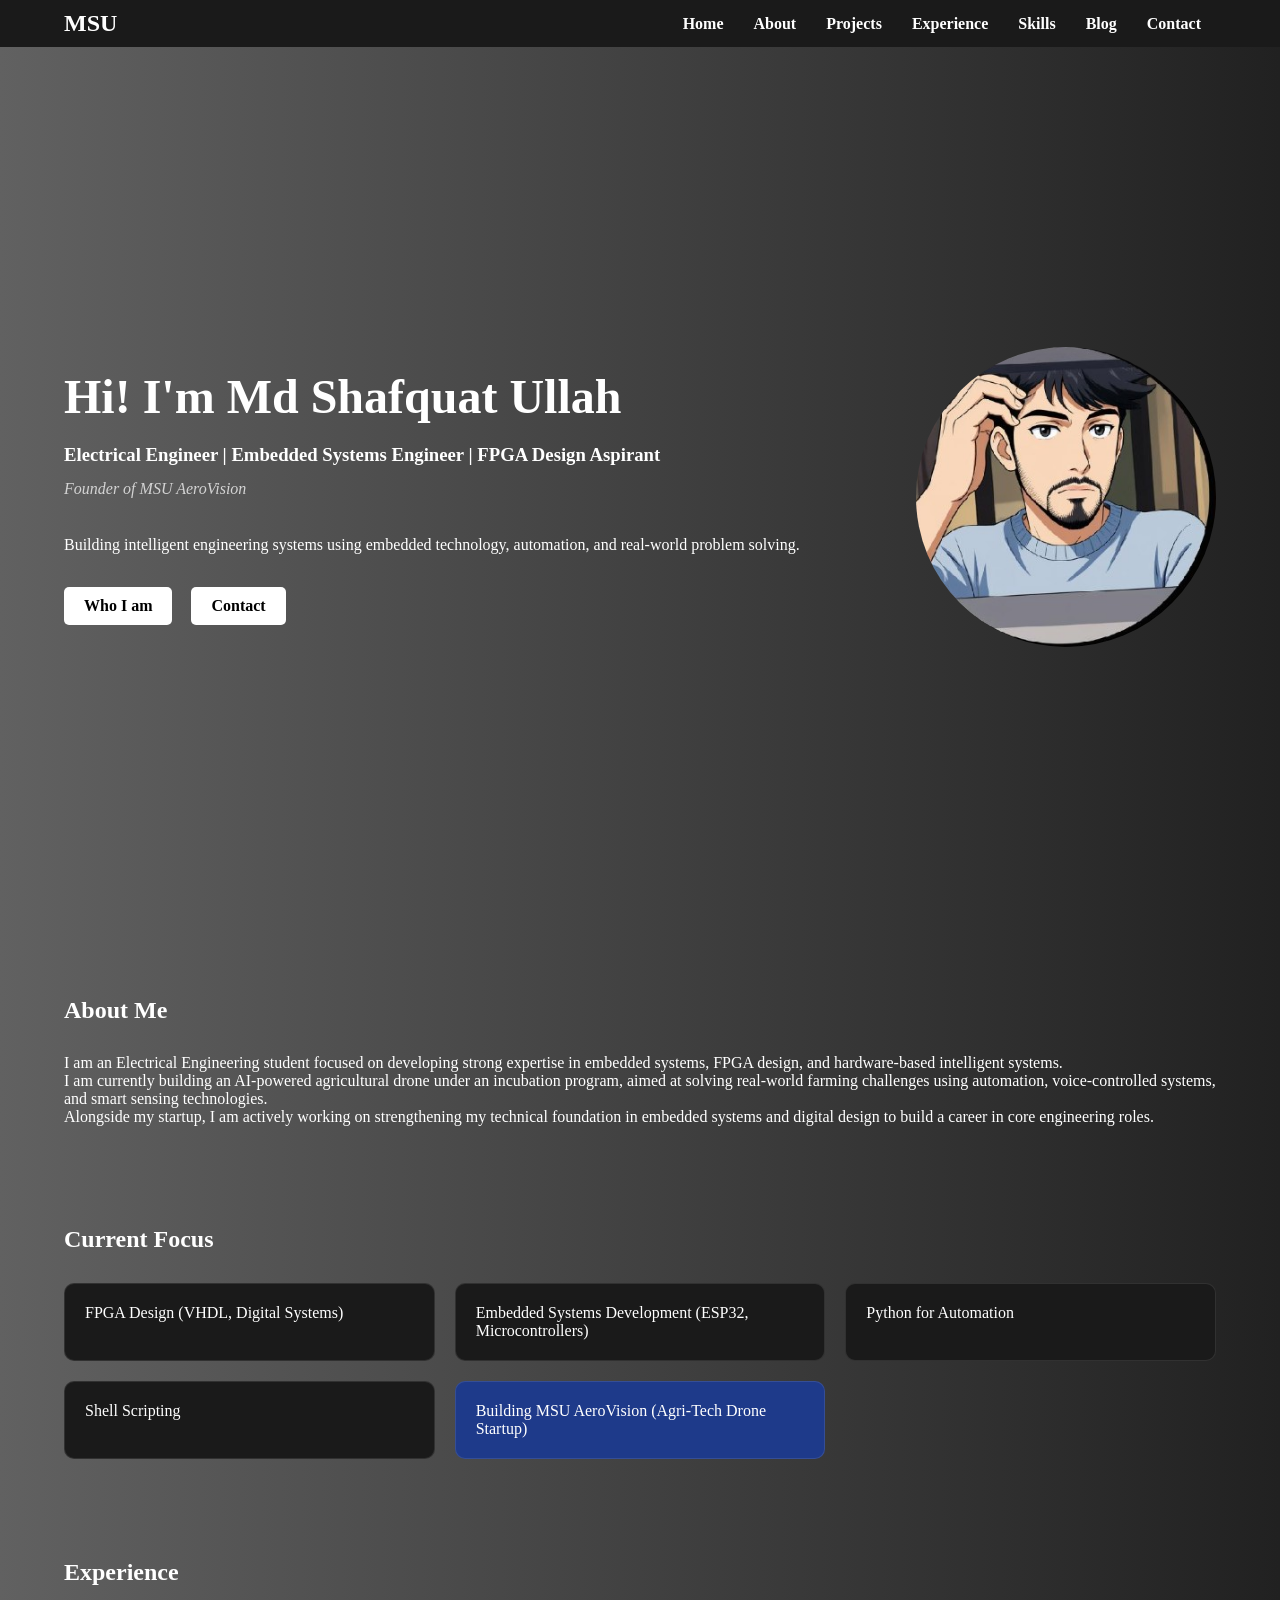
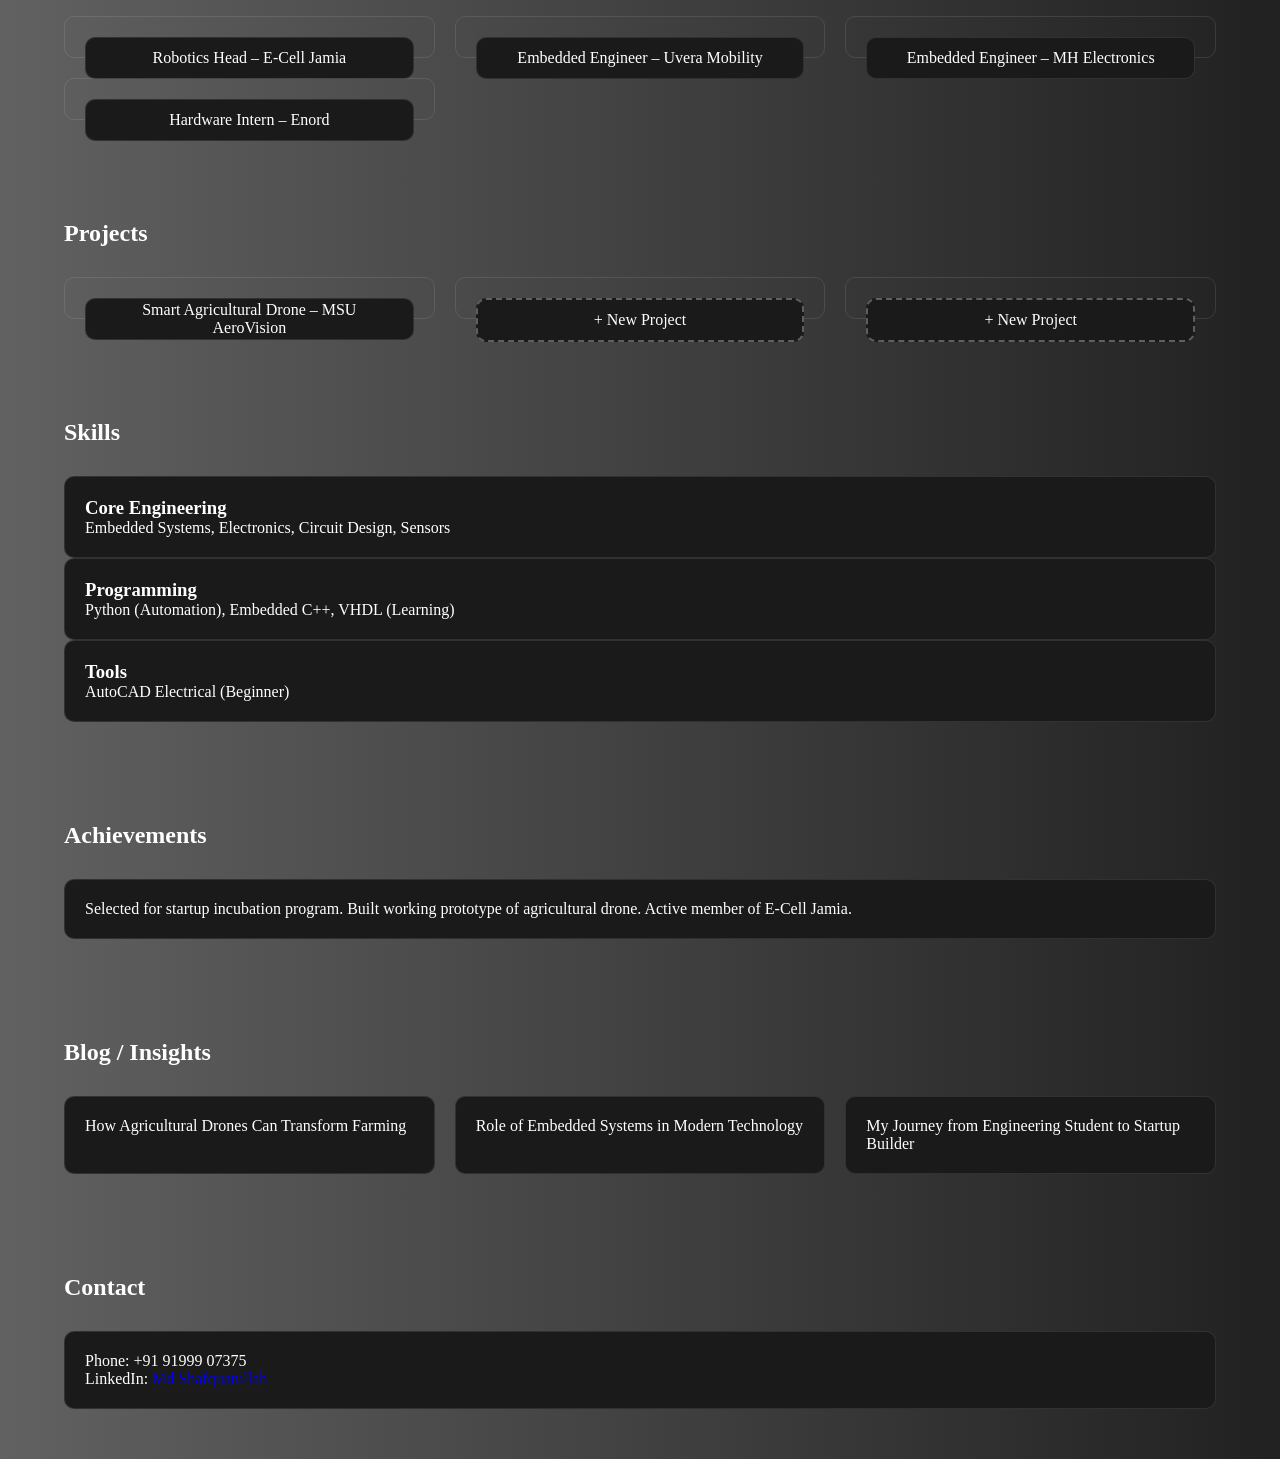
==== index.html @ ad8a1641 "Adding all portfolio files" ====
<!DOCTYPE html>
<html lang="en">
<head>
    <meta charset="UTF-8">
    <meta name="viewport" content="width=device-width, initial-scale=1.0">
    <title>Md Shafquat Ullah - Portfolio</title>
    <link rel="stylesheet" href="style.css">
</head>
<body>

    <header>
        <nav>
            <div class="logo">MSU</div>
            <ul>
                <li><a href="#hero">Home</a></li>
                <li><a href="#about">About</a></li>
                <li><a href="#projects">Projects</a></li>
                <li><a href="#experience">Experience</a></li>
                <li><a href="#skills">Skills</a></li>
                <li><a href="#blog">Blog</a></li>
                <li><a href="#contact">Contact</a></li>
            </ul>
        </nav>
    </header>

    <section id="hero" class="hero">
        <div class="hero-content">
            <div class="hero-left">
                <h1>Hi! I'm Md Shafquat Ullah</h1>
                <h3>Electrical Engineer | Embedded Systems Engineer | FPGA Design Aspirant</h3>
                <p class="tagline">Founder of MSU AeroVision</p>
                <p>Building intelligent engineering systems using embedded technology, automation, and real-world problem solving.</p>
                <div class="hero-buttons">
                    <a href="#about" class="btn">Who I am</a>
                    <a href="#contact" class="btn">Contact</a>
                </div>
            </div>
            
                <div class="avatar-container">
                    <img src="image/shaf.anime-removebg-preview.png" alt="Original Avatar" class="hero-avatar main-avatar active">
                    <img src="image/gemini-2.5-flash-image_Add_a_cybernetic_samurai_helmet_and_red_glowing_mask_to_this_character_set_again-0.jpg" alt="Samurai Avatar" class="hero-avatar samurai-avatar">
                </div>
        </div>
    </section>

    <section id="about" class="about">
        <div class="container">
            <h2>About Me</h2>
            <div class="about-grid">
                <p>I am an Electrical Engineering student focused on developing strong expertise in embedded systems, FPGA design, and hardware-based intelligent systems.</p>
                <p>I am currently building an AI-powered agricultural drone under an incubation program, aimed at solving real-world farming challenges using automation, voice-controlled systems, and smart sensing technologies.</p>
                <p>Alongside my startup, I am actively working on strengthening my technical foundation in embedded systems and digital design to build a career in core engineering roles.</p>
            </div>
        </div>
    </section>

    <section id="focus" class="focus">
        <div class="container">
            <h2>Current Focus</h2>
            <div class="card-grid">
                <div class="card">FPGA Design (VHDL, Digital Systems)</div>
                <div class="card">Embedded Systems Development (ESP32, Microcontrollers)</div>
                <div class="card">Python for Automation</div>
                <div class="card">Shell Scripting</div>
                <div class="card highlight">Building MSU AeroVision (Agri-Tech Drone Startup)</div>
            </div>
        </div>
    </section>

    <section id="experience" class="experience">
        <div class="container">
            <h2>Experience</h2>
            <div class="card-grid flip-grid">
                <div class="card flip-card">
                    <div class="flip-card-inner">
                        <div class="flip-card-front">Robotics Head – E-Cell Jamia</div>
                        <div class="flip-card-back">
                            Led robotics initiatives focused on building engineering prototypes.<br>
                            Mentored students in embedded systems and hardware projects.<br>
                            Managed execution of tech-based startup ideas.
                        </div>
                    </div>
                </div>
                <div class="card flip-card">
                    <div class="flip-card-inner">
                        <div class="flip-card-front">Embedded Engineer – Uvera Mobility</div>
                        <div class="flip-card-back">
                            Worked on embedded systems for mobility solutions.<br>
                            Programmed microcontrollers and integrated sensors.<br>
                            Debugged hardware-software interaction issues.
                        </div>
                    </div>
                </div>
                <div class="card flip-card">
                    <div class="flip-card-inner">
                        <div class="flip-card-front">Embedded Engineer – MH Electronics</div>
                        <div class="flip-card-back">
                            Designed and tested embedded circuits.<br>
                            Worked on sensor interfacing and automation systems.<br>
                            Improved system reliability through debugging.
                        </div>
                    </div>
                </div>
                <div class="card flip-card">
                    <div class="flip-card-inner">
                        <div class="flip-card-front">Hardware Intern – Enord</div>
                        <div class="flip-card-back">
                            Worked on electronics prototyping and circuit testing.<br>
                            Assisted in hardware implementation and development.<br>
                            Gained exposure to real-world engineering workflows.
                        </div>
                    </div>
                </div>
            </div>
        </div>
    </section>

    <section id="projects" class="projects">
        <div class="container">
            <h2>Projects</h2>
            <div class="card-grid flip-grid">
                <div class="card flip-card">
                    <div class="flip-card-inner">
                        <div class="flip-card-front">Smart Agricultural Drone – MSU AeroVision</div>
                        <div class="flip-card-back">
                            <strong>Features:</strong> Voice-controlled, Field scanning, Obstacle detection.<br>
                            <strong>Role:</strong> Founder & System Designer<br>
                            <strong>Tech:</strong> Embedded Systems, Sensors
                        </div>
                    </div>
                </div>
                <div class="card flip-card empty-project-card">
                    <div class="flip-card-inner">
                        <div class="flip-card-front">+ New Project</div>
                        <div class="flip-card-back">Coming Soon</div>
                    </div>
                </div>
                <div class="card flip-card empty-project-card">
                    <div class="flip-card-inner">
                        <div class="flip-card-front">+ New Project</div>
                        <div class="flip-card-back">Coming Soon</div>
                    </div>
                </div>
            </div>
        </div>
    </section>

    <section id="skills" class="skills">
        <div class="container">
            <h2>Skills</h2>
            <div class="skills-flex">
                <div class="skill-category card">
                    <h3>Core Engineering</h3>
                    <p>Embedded Systems, Electronics, Circuit Design, Sensors</p>
                </div>
                <div class="skill-category card">
                    <h3>Programming</h3>
                    <p>Python (Automation), Embedded C++, VHDL (Learning)</p>
                </div>
                <div class="skill-category card">
                    <h3>Tools</h3>
                    <p>AutoCAD Electrical (Beginner)</p>
                </div>
            </div>
        </div>
    </section>

    <section id="achievements" class="achievements">
        <div class="container">
            <h2>Achievements</h2>
            <div class="card">Selected for startup incubation program. Built working prototype of agricultural drone. Active member of E-Cell Jamia.</div>
        </div>
    </section>

    <section id="blog" class="blog">
        <div class="container">
            <h2>Blog / Insights</h2>
            <div class="card-grid blog-grid">
                <div class="card blog-card">How Agricultural Drones Can Transform Farming</div>
                <div class="card blog-card">Role of Embedded Systems in Modern Technology</div>
                <div class="card blog-card">My Journey from Engineering Student to Startup Builder</div>
            </div>
        </div>
    </section>

    <section id="contact" class="contact">
        <div class="container">
            <h2>Contact</h2>
            <div class="card">
                <p>Phone: +91 91999 07375</p>
                <p>LinkedIn: <a href="https://www.linkedin.com/in/md-shafquatullah-3b6543290/" target="_blank">Md Shafquatullah</a></p>
            </div>
        </div>
    </section>

    <script src="script.js"></script>
</body>
</html>
---- style.css ----
/* Basic Reset */
* {
    margin: 0;
    padding: 0;
    box-sizing: border-box;
}

body {
    font-family: 'Times New Roman', serif; /* clean serif style heading ke liye */
    background: linear-gradient(to right, #616161, #212121); /* Video jaisa grey gradient */
    color: white;
    scroll-behavior: smooth; /* smooth scrolling experience */
}

/* Nav */
header {
    background-color: #1a1a1a;
    padding: 10px 0;
    position: sticky;
    top: 0;
    z-index: 1000;
}

nav {
    display: flex;
    justify-content: space-between;
    align-items: center;
    width: 90%;
    margin: auto;
}

nav .logo {
    font-size: 1.5rem;
    font-weight: bold;
}

nav ul {
    list-style: none;
    display: flex;
}

nav ul li a {
    text-decoration: none;
    color: white;
    margin: 0 15px;
    font-weight: bold;
}

/* Hero Section */
.hero {
    height: 100vh;
    display: flex;
    justify-content: center;
    align-items: center;
}

.hero-content {
    width: 90%;
    display: flex;
    justify-content: space-between;
    align-items: center;
}

.hero-left h1 {
    font-size: 3rem;
    margin-bottom: 20px;
    font-weight: bold;
}

.hero-left h3 {
    margin-bottom: 10px;
}

.tagline {
    font-style: italic;
    color: lightgrey;
    margin-bottom: 20px;
}

.hero-left p {
    margin-bottom: 30px;
    line-height: 1.6;
}

.hero-buttons button {
    padding: 10px 20px;
    margin-right: 15px;
    background-color: white;
    border: none;
    border-radius: 5px;
    cursor: pointer;
    font-weight: bold;
}

.btn {
    display: inline-block;
    padding: 10px 20px;
    margin-right: 15px;
    background-color: white;
    color: black;
    text-decoration: none;
    border-radius: 5px;
    font-weight: bold;
    transition: background-color 0.3s;
}

.btn:hover {
    background-color: #f0f0f0;
}

/* Stacking Container Styling */
.avatar-container {
    position: relative; /* important: stacking ke liye position relative honi chahiye */
    width: 300px;
    height: 300px;
    cursor: pointer;
}

.hero-avatar {
    position: absolute; /* stack images in the same spot */
    top: 0;
    left: 0;
    width: 100%;
    height: 100%;
    object-fit: cover;
    border-radius: 50%; /* circular avatar */
    transition: opacity 0.5s ease-in-out, transform 0.5s ease-in-out; /* fade transition */
}

/* Normal image is visible, Samurai is hidden */
.main-avatar {
    opacity: 1;
    z-index: 2; /* ye image upar rahegi */
}

.samurai-avatar {
    opacity: 0;
    z-index: 1; /* ye image peeche rahegi */
    transform: scale(1.1); /* samurai thoda badha hai starting mein */
}

/* State changes: Samurai fades in, Original fades out */
.avatar-container.show-samurai .main-avatar {
    opacity: 0;
    z-index: 1;
}

.avatar-container.show-samurai .samurai-avatar {
    opacity: 1;
    z-index: 2;
    transform: scale(1); /* samurai regular size par aa jata hai */
}

/* Card Styling (Flip interaction) */
.card-grid {
    display: grid;
    grid-template-columns: repeat(auto-fit, minmax(280px, 1fr));
    gap: 20px;
    margin-top: 30px;
}

.card {
    background-color: #1a1a1a;
    padding: 20px;
    border-radius: 10px;
    border: 1px solid rgba(255, 255, 255, 0.1);
    transition: transform 0.3s ease-in-out;
}

.card:hover {
    transform: scale(1.05);
}

.flip-card {
    background-color: transparent;
    perspective: 1000px; /* 3D effect ke liye */
}

.flip-card-inner {
    position: relative;
    width: 100%;
    height: 100%;
    text-align: center;
    transition: transform 0.6s;
    transform-style: preserve-3d;
    box-shadow: 0 4px 8px 0 rgba(0,0,0,0.2);
}

.flip-card:hover .flip-card-inner {
    transform: rotateY(180deg);
}

.flip-card-front, .flip-card-back {
    position: absolute;
    width: 100%;
    height: 100%;
    backface-visibility: hidden;
    padding: 20px;
    border-radius: 10px;
    background-color: #1a1a1a;
    border: 1px solid rgba(255, 255, 255, 0.1);
    display: flex;
    justify-content: center;
    align-items: center;
}

.flip-card-back {
    transform: rotateY(180deg);
}

/* Skill/Blog cards (Non-flip) */
.blog-card {
    cursor: pointer;
}

.empty-project-card .flip-card-front {
    border: 2px dashed rgba(255, 255, 255, 0.3);
}

.highlight {
    background-color: #1e3a8a; /* MSU AeroVision ke liye main focus color */
}

/* General containers */
section {
    padding: 50px 0;
}

.container {
    width: 90%;
    margin: auto;
}

h2 {
    margin-bottom: 30px;
}
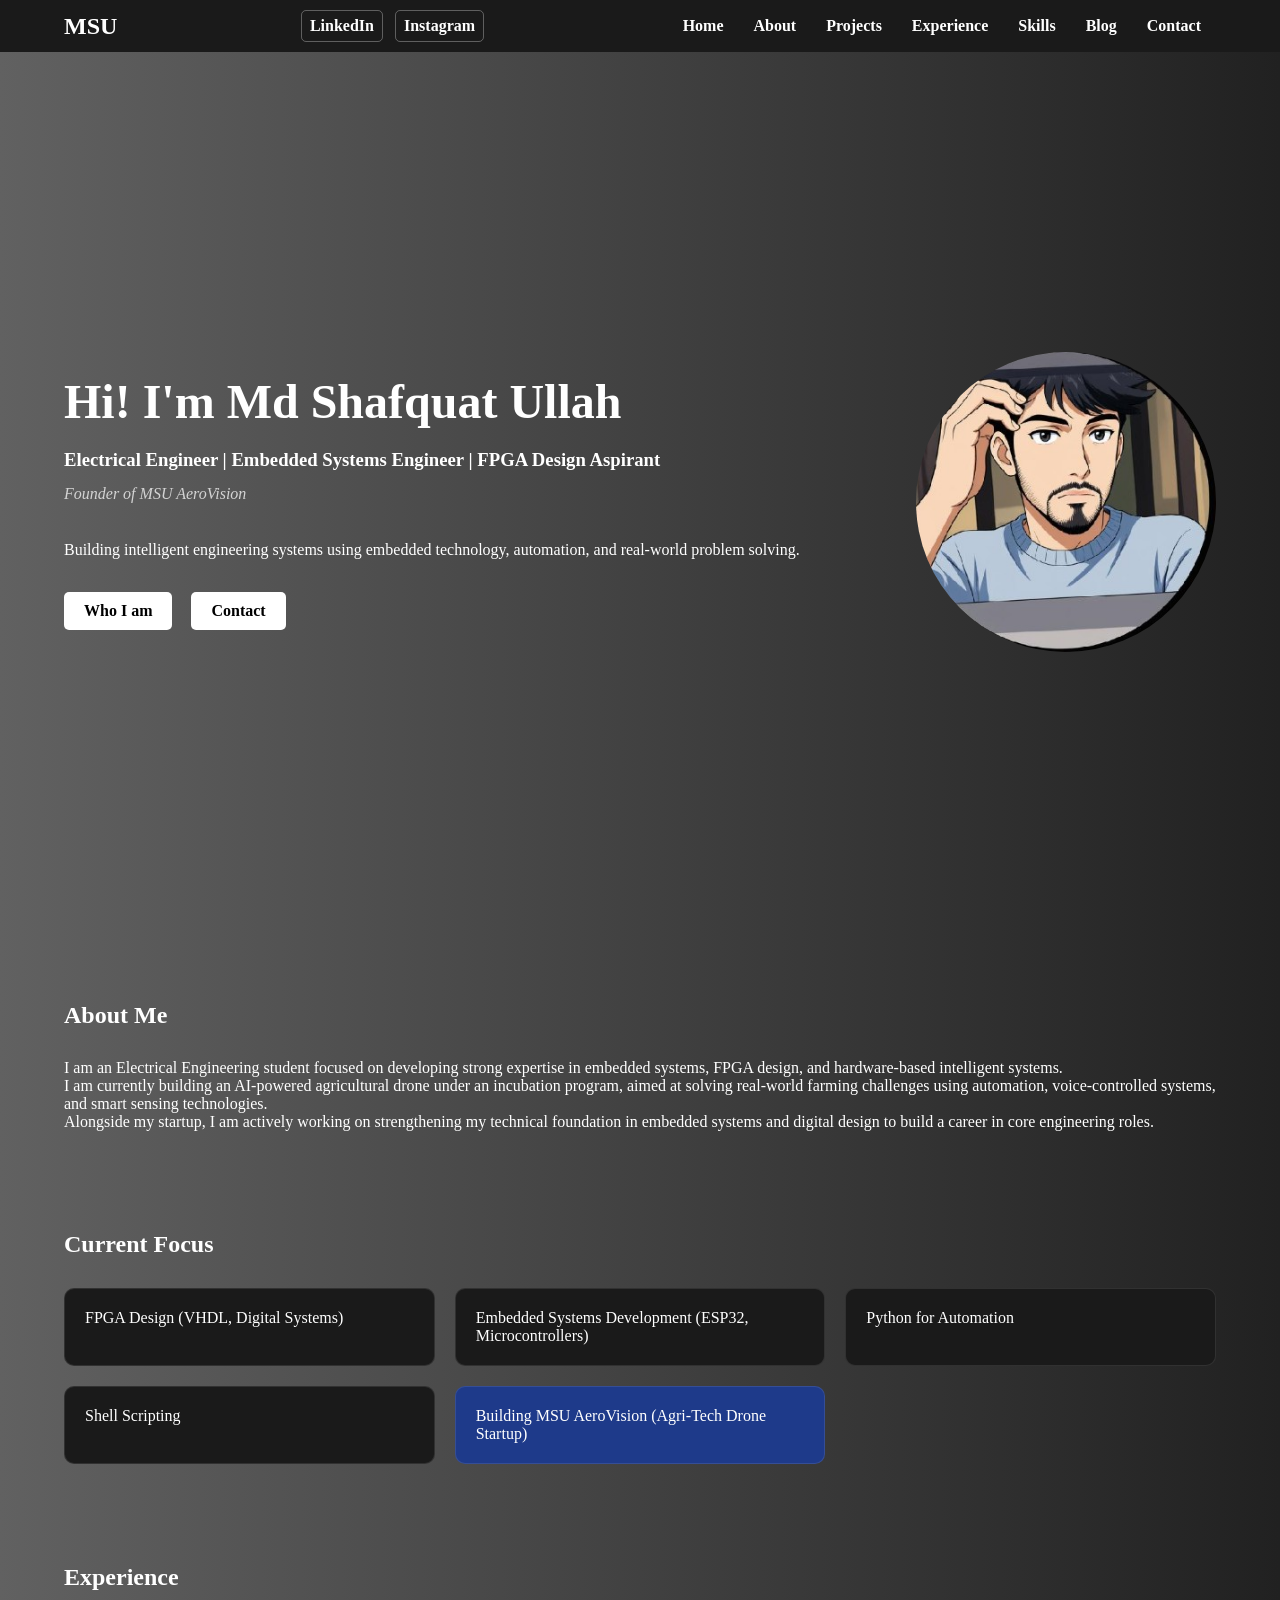
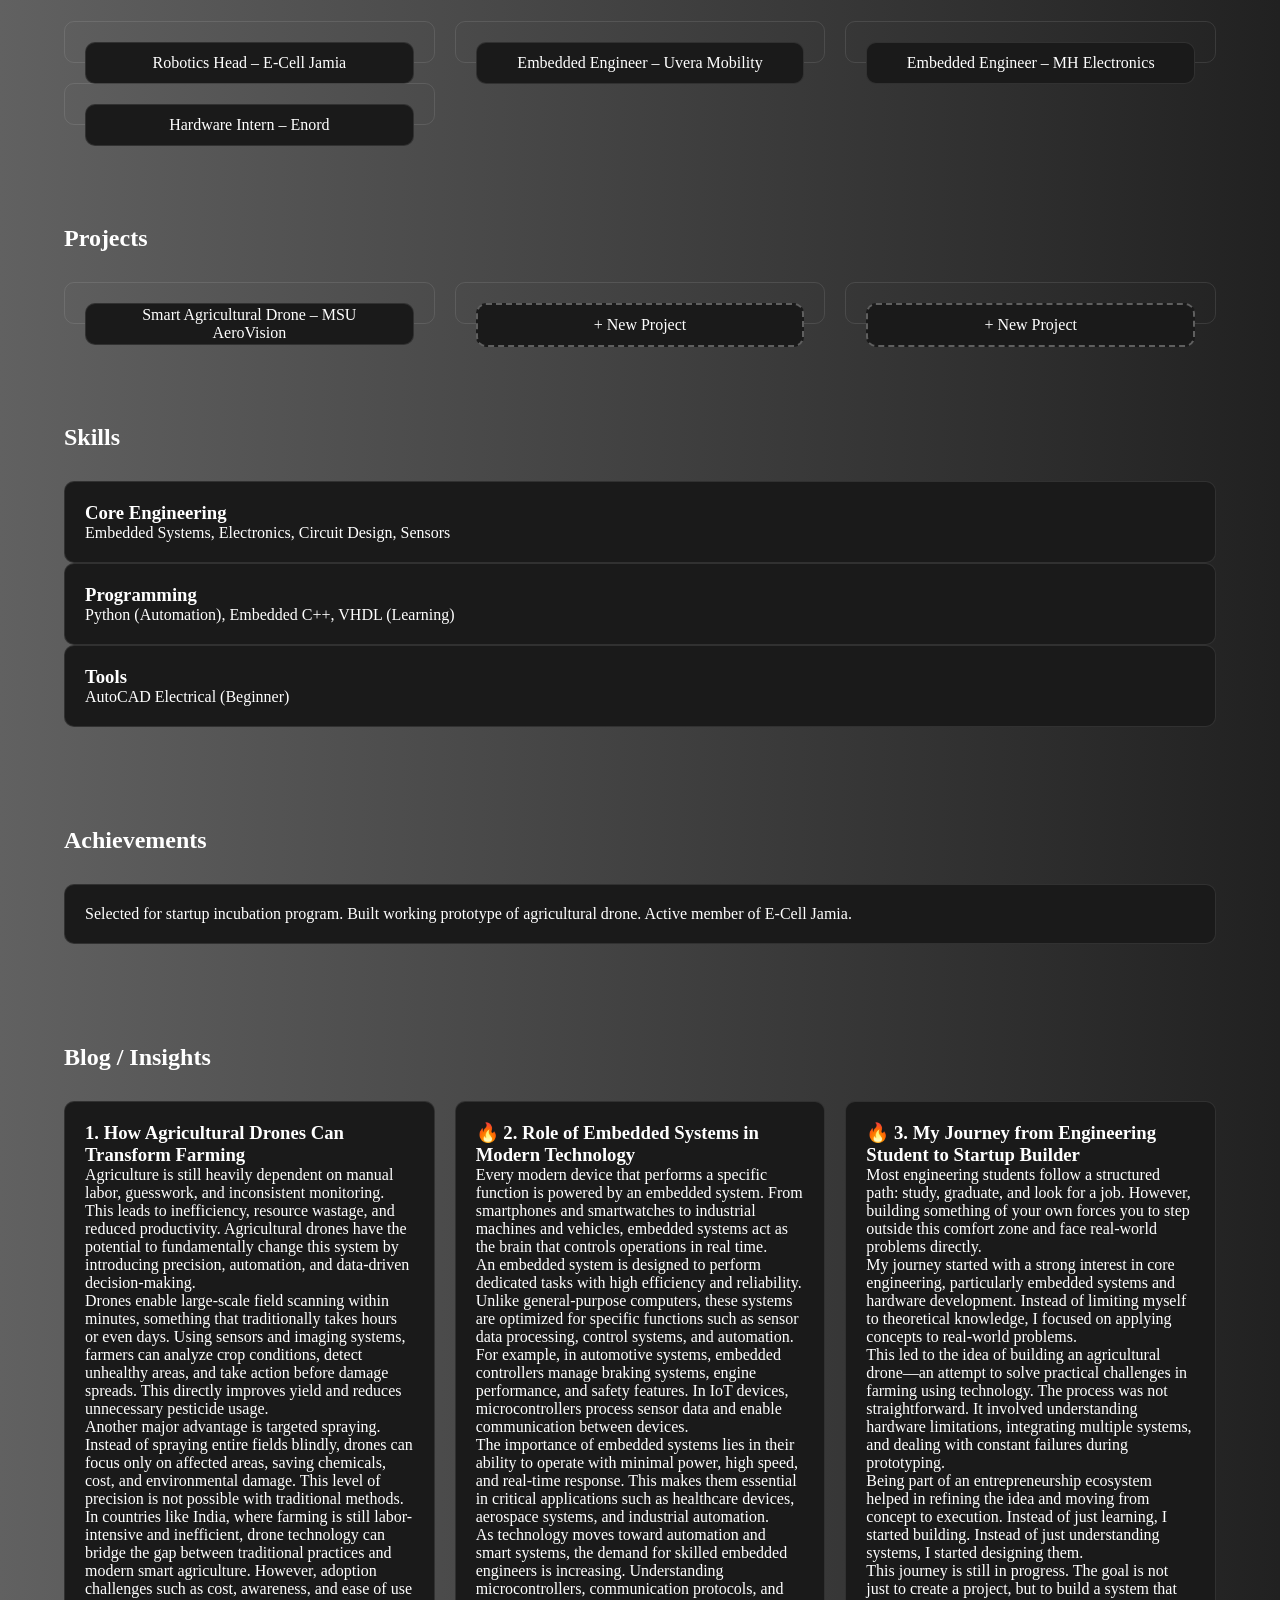
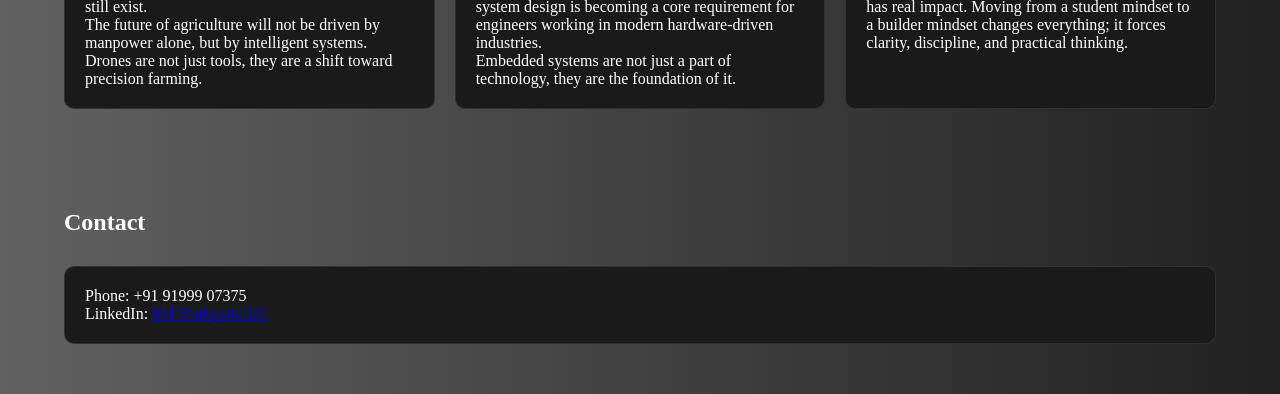
==== commit a406f721: "Added SEO tags, updated blogs and social links" ====
--- a/index.html
+++ b/index.html
@@ -3,7 +3,9 @@
 <head>
     <meta charset="UTF-8">
     <meta name="viewport" content="width=device-width, initial-scale=1.0">
-    <title>Md Shafquat Ullah - Portfolio</title>
+    <title>Md Shafquat Ullah | Embedded Systems Engineer | MSU AeroVision</title>
+    <meta name="description" content="Portfolio of Md Shafquat Ullah, Electrical Engineer specializing in Embedded Systems, FPGA Design, and Founder of MSU AeroVision.">
+    <meta name="keywords" content="Md Shafquat Ullah, Shafquat Ullah, Embedded Systems Engineer, MSU AeroVision, FPGA Design, Electrical Engineer Jamia">
     <link rel="stylesheet" href="style.css">
 </head>
 <body>
@@ -11,6 +13,10 @@
     <header>
         <nav>
             <div class="logo">MSU</div>
+            <div class="social-links">
+                <a href="https://www.linkedin.com/in/md-shafquatullah-3b6543290/" target="_blank">LinkedIn</a>
+                <a href="https://www.instagram.com/wordsbyshafquat/" target="_blank">Instagram</a>
+            </div>
             <ul>
                 <li><a href="#hero">Home</a></li>
                 <li><a href="#about">About</a></li>
@@ -176,9 +182,31 @@
         <div class="container">
             <h2>Blog / Insights</h2>
             <div class="card-grid blog-grid">
-                <div class="card blog-card">How Agricultural Drones Can Transform Farming</div>
-                <div class="card blog-card">Role of Embedded Systems in Modern Technology</div>
-                <div class="card blog-card">My Journey from Engineering Student to Startup Builder</div>
+                <div class="card blog-card">
+                    <h3>1. How Agricultural Drones Can Transform Farming</h3>
+                    <p>Agriculture is still heavily dependent on manual labor, guesswork, and inconsistent monitoring. This leads to inefficiency, resource wastage, and reduced productivity. Agricultural drones have the potential to fundamentally change this system by introducing precision, automation, and data-driven decision-making.</p>
+                    <p>Drones enable large-scale field scanning within minutes, something that traditionally takes hours or even days. Using sensors and imaging systems, farmers can analyze crop conditions, detect unhealthy areas, and take action before damage spreads. This directly improves yield and reduces unnecessary pesticide usage.</p>
+                    <p>Another major advantage is targeted spraying. Instead of spraying entire fields blindly, drones can focus only on affected areas, saving chemicals, cost, and environmental damage. This level of precision is not possible with traditional methods.</p>
+                    <p>In countries like India, where farming is still labor-intensive and inefficient, drone technology can bridge the gap between traditional practices and modern smart agriculture. However, adoption challenges such as cost, awareness, and ease of use still exist.</p>
+                    <p>The future of agriculture will not be driven by manpower alone, but by intelligent systems. Drones are not just tools, they are a shift toward precision farming.</p>
+                </div>
+                <div class="card blog-card">
+                    <h3>🔥 2. Role of Embedded Systems in Modern Technology</h3>
+                    <p>Every modern device that performs a specific function is powered by an embedded system. From smartphones and smartwatches to industrial machines and vehicles, embedded systems act as the brain that controls operations in real time.</p>
+                    <p>An embedded system is designed to perform dedicated tasks with high efficiency and reliability. Unlike general-purpose computers, these systems are optimized for specific functions such as sensor data processing, control systems, and automation.</p>
+                    <p>For example, in automotive systems, embedded controllers manage braking systems, engine performance, and safety features. In IoT devices, microcontrollers process sensor data and enable communication between devices.</p>
+                    <p>The importance of embedded systems lies in their ability to operate with minimal power, high speed, and real-time response. This makes them essential in critical applications such as healthcare devices, aerospace systems, and industrial automation.</p>
+                    <p>As technology moves toward automation and smart systems, the demand for skilled embedded engineers is increasing. Understanding microcontrollers, communication protocols, and system design is becoming a core requirement for engineers working in modern hardware-driven industries.</p>
+                    <p>Embedded systems are not just a part of technology, they are the foundation of it.</p>
+                </div>
+                <div class="card blog-card">
+                    <h3>🔥 3. My Journey from Engineering Student to Startup Builder</h3>
+                    <p>Most engineering students follow a structured path: study, graduate, and look for a job. However, building something of your own forces you to step outside this comfort zone and face real-world problems directly.</p>
+                    <p>My journey started with a strong interest in core engineering, particularly embedded systems and hardware development. Instead of limiting myself to theoretical knowledge, I focused on applying concepts to real-world problems.</p>
+                    <p>This led to the idea of building an agricultural drone—an attempt to solve practical challenges in farming using technology. The process was not straightforward. It involved understanding hardware limitations, integrating multiple systems, and dealing with constant failures during prototyping.</p>
+                    <p>Being part of an entrepreneurship ecosystem helped in refining the idea and moving from concept to execution. Instead of just learning, I started building. Instead of just understanding systems, I started designing them.</p>
+                    <p>This journey is still in progress. The goal is not just to create a project, but to build a system that has real impact. Moving from a student mindset to a builder mindset changes everything; it forces clarity, discipline, and practical thinking.</p>
+                </div>
             </div>
         </div>
     </section>
--- a/style.css
+++ b/style.css
@@ -32,6 +32,24 @@
 nav .logo {
     font-size: 1.5rem;
     font-weight: bold;
+}
+
+.social-links {
+    display: flex;
+    gap: 12px;
+}
+
+.social-links a {
+    color: #fff;
+    text-decoration: none;
+    font-weight: 600;
+    border: 1px solid rgba(255, 255, 255, 0.3);
+    border-radius: 5px;
+    padding: 6px 8px;
+}
+
+.social-links a:hover {
+    background-color: rgba(255, 255, 255, 0.15);
 }
 
 nav ul {
